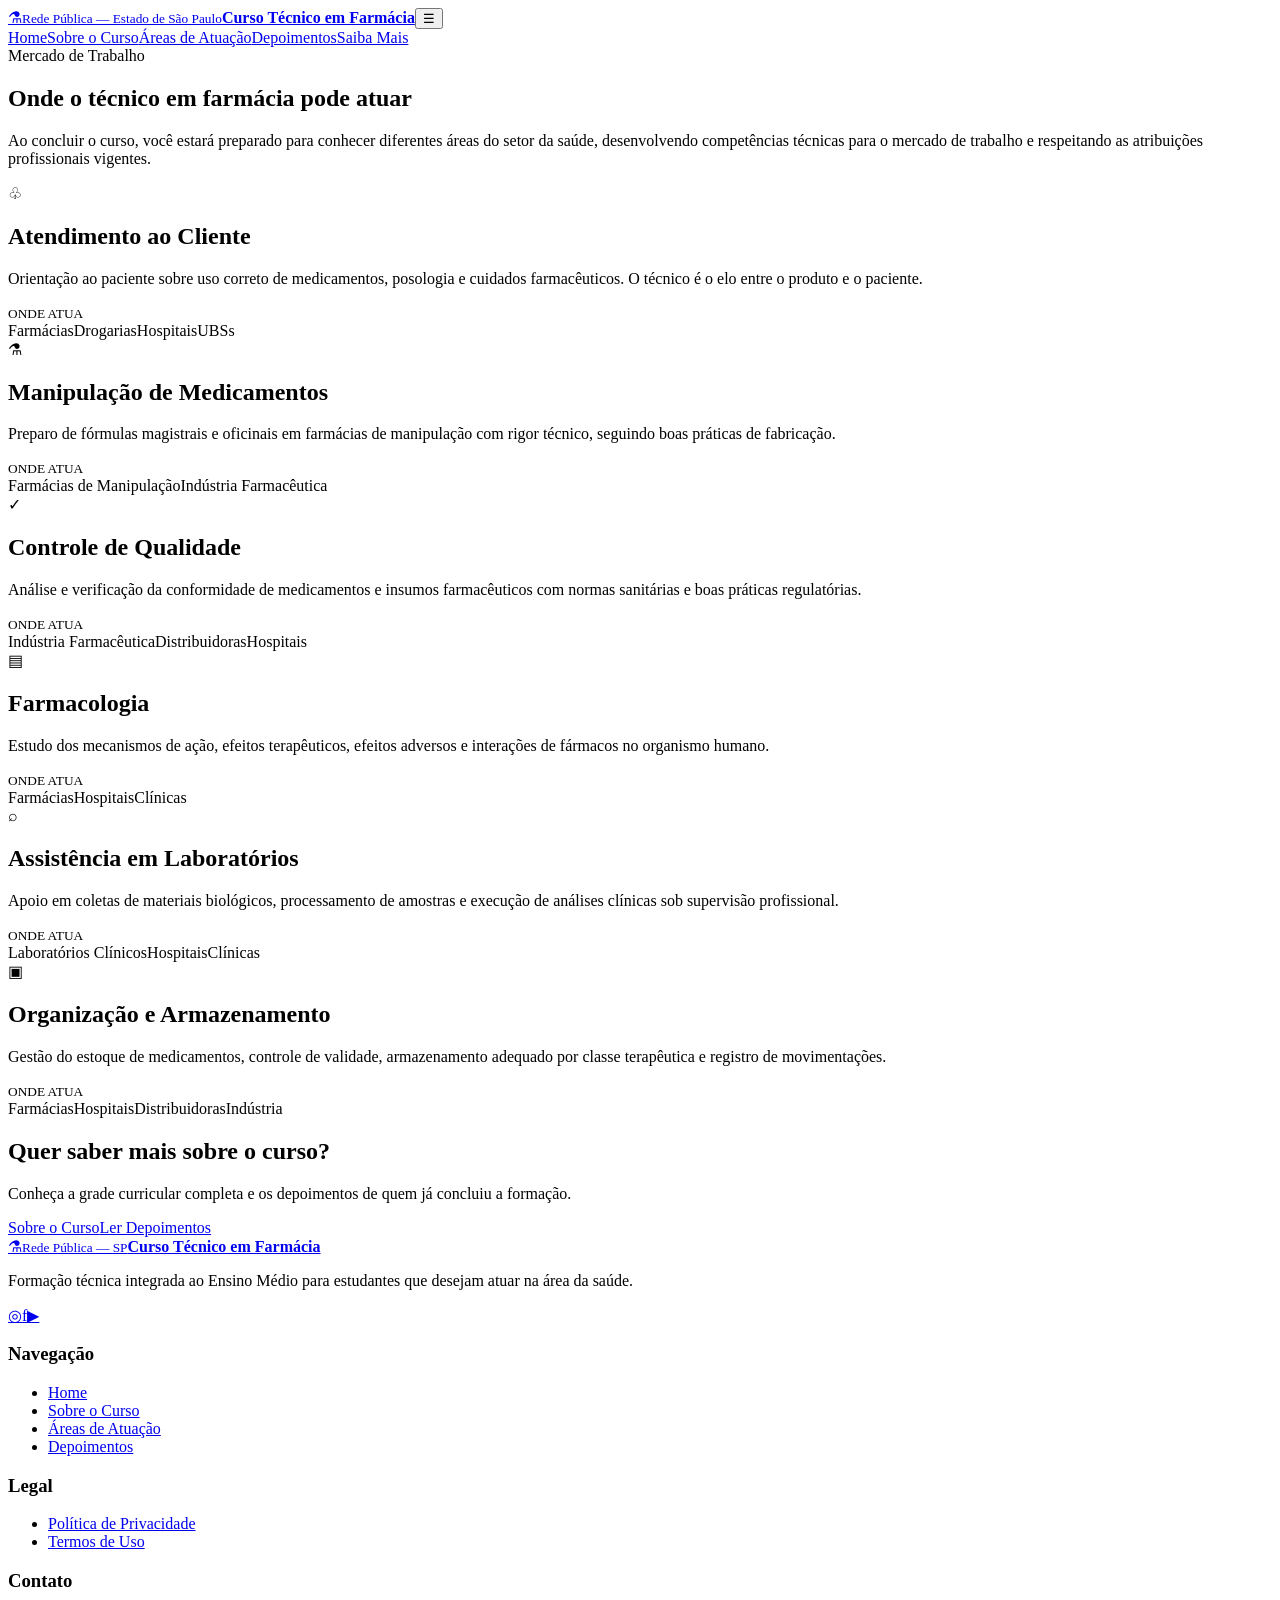
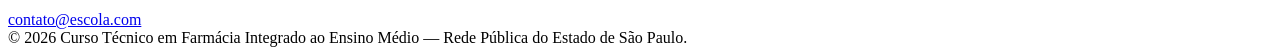
==== areas.html @ daa15d96 "Add files via upload" ====
<!doctype html><html lang="pt-BR"><head><meta charset="utf-8"><meta name="viewport" content="width=device-width, initial-scale=1"><meta name="theme-color" content="#0b8f6a"><meta name="description" content="Conheça o Curso Técnico em Farmácia integrado ao Ensino Médio da Rede Pública do Estado de São Paulo."><title>Áreas de Atuação | Curso Técnico em Farmácia</title><link rel="preconnect" href="https://fonts.googleapis.com"><link rel="preconnect" href="https://fonts.gstatic.com" crossorigin><link href="https://fonts.googleapis.com/css2?family=Poppins:wght@300;400;500;600;700;800&display=swap" rel="stylesheet"><link rel="stylesheet" href="css/style.css"><script src="js/script.js" defer></script></head><body><header class="site-header" id="siteHeader"><div class="nav-wrap"><a class="brand" href="index.html"><span class="brand-icon">⚗</span><span><small>Rede Pública — Estado de São Paulo</small><strong>Curso Técnico em Farmácia</strong></span></a><button class="menu-toggle" id="menuToggle" aria-label="Abrir menu" aria-expanded="false">☰</button><nav class="main-nav" id="mainNav"><a href="index.html" data-page="home">Home</a><a href="sobre.html" data-page="sobre">Sobre o Curso</a><a href="areas.html" data-page="areas">Áreas de Atuação</a><a href="depoimentos.html" data-page="depoimentos">Depoimentos</a><a class="nav-cta" href="sobre.html">Saiba Mais</a></nav></div></header><main><section class="page-hero"><div class="container"><span class="eyebrow">Mercado de Trabalho</span><h1>Onde o técnico em farmácia <span class="green">pode atuar</span></h1><p>Ao concluir o curso, você estará preparado para conhecer diferentes áreas do setor da saúde, desenvolvendo competências técnicas para o mercado de trabalho e respeitando as atribuições profissionais vigentes.</p></div></section><section class="section"><div class="container area-grid"><article class="area-card"><div class="area-icon">♧</div><h2>Atendimento ao Cliente</h2><p>Orientação ao paciente sobre uso correto de medicamentos, posologia e cuidados farmacêuticos. O técnico é o elo entre o produto e o paciente.</p><small>ONDE ATUA</small><div class="tags"><span>Farmácias</span><span>Drogarias</span><span>Hospitais</span><span>UBSs</span></div></article><article class="area-card"><div class="area-icon">⚗</div><h2>Manipulação de Medicamentos</h2><p>Preparo de fórmulas magistrais e oficinais em farmácias de manipulação com rigor técnico, seguindo boas práticas de fabricação.</p><small>ONDE ATUA</small><div class="tags"><span>Farmácias de Manipulação</span><span>Indústria Farmacêutica</span></div></article><article class="area-card"><div class="area-icon">✓</div><h2>Controle de Qualidade</h2><p>Análise e verificação da conformidade de medicamentos e insumos farmacêuticos com normas sanitárias e boas práticas regulatórias.</p><small>ONDE ATUA</small><div class="tags"><span>Indústria Farmacêutica</span><span>Distribuidoras</span><span>Hospitais</span></div></article><article class="area-card"><div class="area-icon">▤</div><h2>Farmacologia</h2><p>Estudo dos mecanismos de ação, efeitos terapêuticos, efeitos adversos e interações de fármacos no organismo humano.</p><small>ONDE ATUA</small><div class="tags"><span>Farmácias</span><span>Hospitais</span><span>Clínicas</span></div></article><article class="area-card"><div class="area-icon">⌕</div><h2>Assistência em Laboratórios</h2><p>Apoio em coletas de materiais biológicos, processamento de amostras e execução de análises clínicas sob supervisão profissional.</p><small>ONDE ATUA</small><div class="tags"><span>Laboratórios Clínicos</span><span>Hospitais</span><span>Clínicas</span></div></article><article class="area-card"><div class="area-icon">▣</div><h2>Organização e Armazenamento</h2><p>Gestão do estoque de medicamentos, controle de validade, armazenamento adequado por classe terapêutica e registro de movimentações.</p><small>ONDE ATUA</small><div class="tags"><span>Farmácias</span><span>Hospitais</span><span>Distribuidoras</span><span>Indústria</span></div></article></div></section><section class="section soft-section"><div class="container narrow center"><h2>Quer saber mais sobre o curso?</h2><p>Conheça a grade curricular completa e os depoimentos de quem já concluiu a formação.</p><div class="button-row center-row"><a class="btn btn-primary" href="sobre.html">Sobre o Curso</a><a class="btn btn-outline-green" href="depoimentos.html">Ler Depoimentos</a></div></div></section></main><footer class="site-footer"><div class="container footer-grid"><div><a class="brand footer-brand" href="index.html"><span class="brand-icon">⚗</span><span><small>Rede Pública — SP</small><strong>Curso Técnico em Farmácia</strong></span></a><p class="footer-description">Formação técnica integrada ao Ensino Médio para estudantes que desejam atuar na área da saúde.</p><div class="socials"><a href="#" aria-label="Instagram">◎</a><a href="#" aria-label="Facebook">f</a><a href="#" aria-label="YouTube">▶</a></div></div><div><h3>Navegação</h3><ul class="footer-links"><li><a href="index.html">Home</a></li><li><a href="sobre.html">Sobre o Curso</a></li><li><a href="areas.html">Áreas de Atuação</a></li><li><a href="depoimentos.html">Depoimentos</a></li></ul></div><div><h3>Legal</h3><ul class="footer-links"><li><a href="#">Política de Privacidade</a></li><li><a href="#">Termos de Uso</a></li></ul><h3 class="contact-title">Contato</h3><a class="footer-link" href="mailto:contato@escola.com">contato@escola.com</a></div></div><div class="copyright">© 2026 Curso Técnico em Farmácia Integrado ao Ensino Médio — Rede Pública do Estado de São Paulo.</div></footer></body></html>
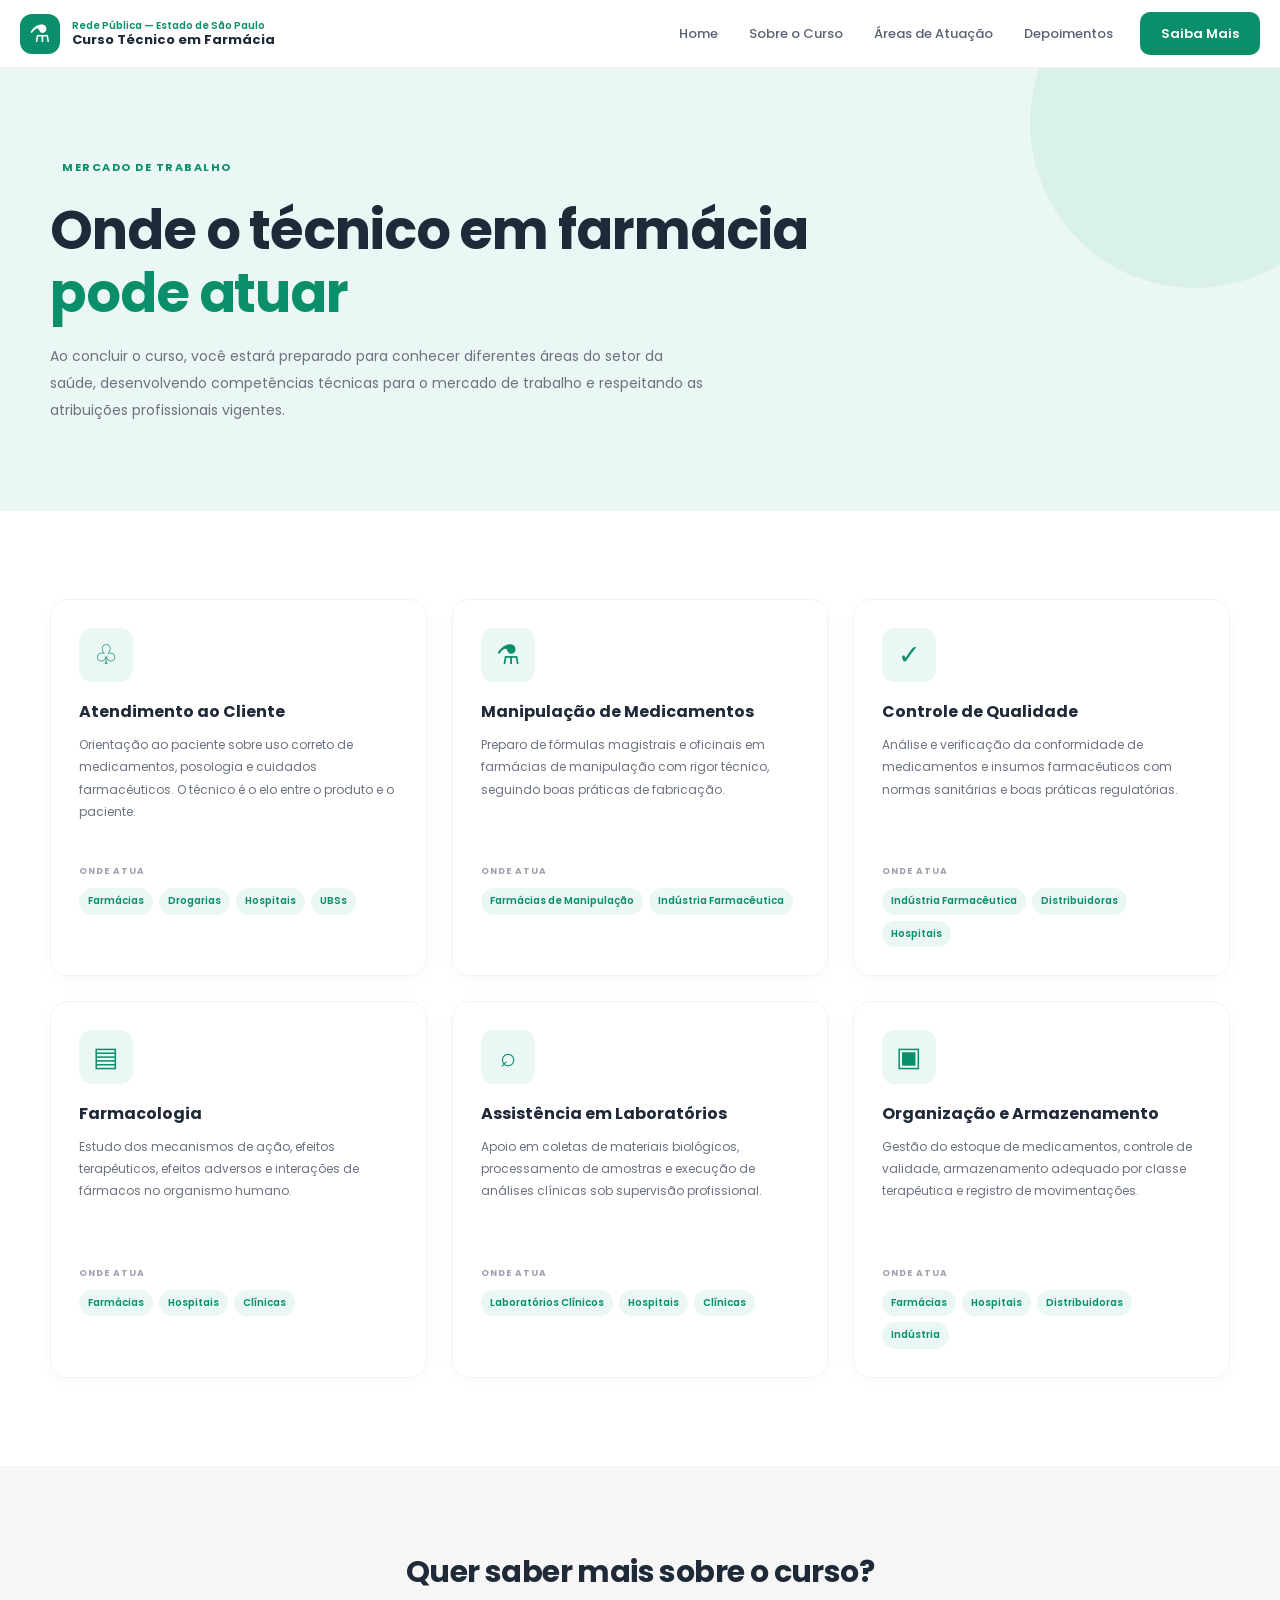
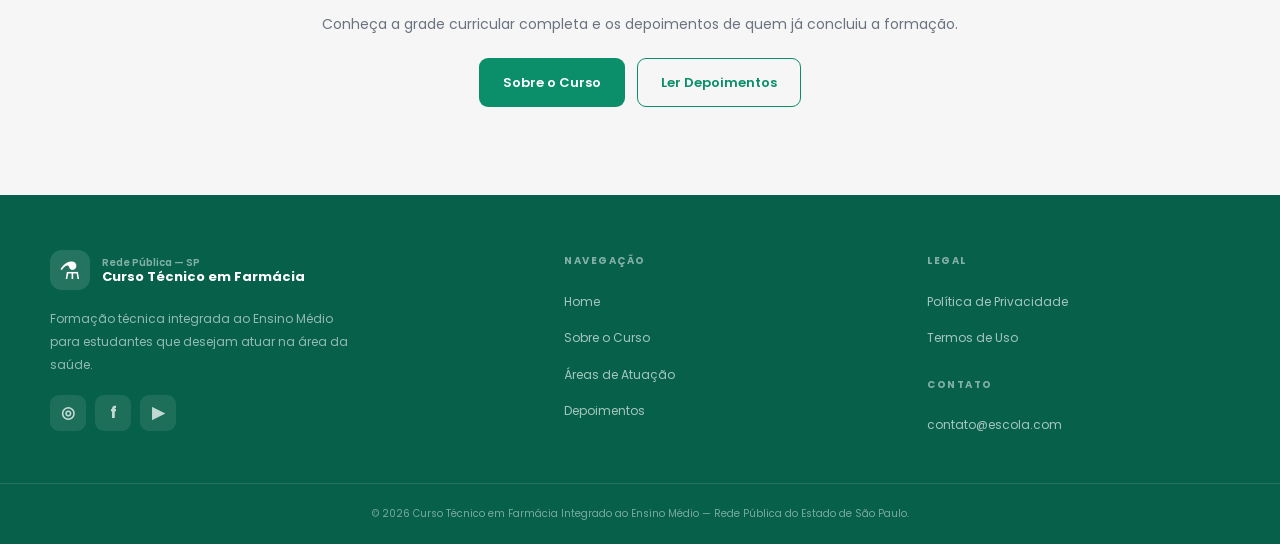
==== commit ac9e835b: "Fix HTML structure and update content" ====
--- a/areas.html
+++ b/areas.html
@@ -1 +1 @@
-<!doctype html><html lang="pt-BR"><head><meta charset="utf-8"><meta name="viewport" content="width=device-width, initial-scale=1"><meta name="theme-color" content="#0b8f6a"><meta name="description" content="Conheça o Curso Técnico em Farmácia integrado ao Ensino Médio da Rede Pública do Estado de São Paulo."><title>Áreas de Atuação | Curso Técnico em Farmácia</title><link rel="preconnect" href="https://fonts.googleapis.com"><link rel="preconnect" href="https://fonts.gstatic.com" crossorigin><link href="https://fonts.googleapis.com/css2?family=Poppins:wght@300;400;500;600;700;800&display=swap" rel="stylesheet"><link rel="stylesheet" href="css/style.css"><script src="js/script.js" defer></script></head><body><header class="site-header" id="siteHeader"><div class="nav-wrap"><a class="brand" href="index.html"><span class="brand-icon">⚗</span><span><small>Rede Pública — Estado de São Paulo</small><strong>Curso Técnico em Farmácia</strong></span></a><button class="menu-toggle" id="menuToggle" aria-label="Abrir menu" aria-expanded="false">☰</button><nav class="main-nav" id="mainNav"><a href="index.html" data-page="home">Home</a><a href="sobre.html" data-page="sobre">Sobre o Curso</a><a href="areas.html" data-page="areas">Áreas de Atuação</a><a href="depoimentos.html" data-page="depoimentos">Depoimentos</a><a class="nav-cta" href="sobre.html">Saiba Mais</a></nav></div></header><main><section class="page-hero"><div class="container"><span class="eyebrow">Mercado de Trabalho</span><h1>Onde o técnico em farmácia <span class="green">pode atuar</span></h1><p>Ao concluir o curso, você estará preparado para conhecer diferentes áreas do setor da saúde, desenvolvendo competências técnicas para o mercado de trabalho e respeitando as atribuições profissionais vigentes.</p></div></section><section class="section"><div class="container area-grid"><article class="area-card"><div class="area-icon">♧</div><h2>Atendimento ao Cliente</h2><p>Orientação ao paciente sobre uso correto de medicamentos, posologia e cuidados farmacêuticos. O técnico é o elo entre o produto e o paciente.</p><small>ONDE ATUA</small><div class="tags"><span>Farmácias</span><span>Drogarias</span><span>Hospitais</span><span>UBSs</span></div></article><article class="area-card"><div class="area-icon">⚗</div><h2>Manipulação de Medicamentos</h2><p>Preparo de fórmulas magistrais e oficinais em farmácias de manipulação com rigor técnico, seguindo boas práticas de fabricação.</p><small>ONDE ATUA</small><div class="tags"><span>Farmácias de Manipulação</span><span>Indústria Farmacêutica</span></div></article><article class="area-card"><div class="area-icon">✓</div><h2>Controle de Qualidade</h2><p>Análise e verificação da conformidade de medicamentos e insumos farmacêuticos com normas sanitárias e boas práticas regulatórias.</p><small>ONDE ATUA</small><div class="tags"><span>Indústria Farmacêutica</span><span>Distribuidoras</span><span>Hospitais</span></div></article><article class="area-card"><div class="area-icon">▤</div><h2>Farmacologia</h2><p>Estudo dos mecanismos de ação, efeitos terapêuticos, efeitos adversos e interações de fármacos no organismo humano.</p><small>ONDE ATUA</small><div class="tags"><span>Farmácias</span><span>Hospitais</span><span>Clínicas</span></div></article><article class="area-card"><div class="area-icon">⌕</div><h2>Assistência em Laboratórios</h2><p>Apoio em coletas de materiais biológicos, processamento de amostras e execução de análises clínicas sob supervisão profissional.</p><small>ONDE ATUA</small><div class="tags"><span>Laboratórios Clínicos</span><span>Hospitais</span><span>Clínicas</span></div></article><article class="area-card"><div class="area-icon">▣</div><h2>Organização e Armazenamento</h2><p>Gestão do estoque de medicamentos, controle de validade, armazenamento adequado por classe terapêutica e registro de movimentações.</p><small>ONDE ATUA</small><div class="tags"><span>Farmácias</span><span>Hospitais</span><span>Distribuidoras</span><span>Indústria</span></div></article></div></section><section class="section soft-section"><div class="container narrow center"><h2>Quer saber mais sobre o curso?</h2><p>Conheça a grade curricular completa e os depoimentos de quem já concluiu a formação.</p><div class="button-row center-row"><a class="btn btn-primary" href="sobre.html">Sobre o Curso</a><a class="btn btn-outline-green" href="depoimentos.html">Ler Depoimentos</a></div></div></section></main><footer class="site-footer"><div class="container footer-grid"><div><a class="brand footer-brand" href="index.html"><span class="brand-icon">⚗</span><span><small>Rede Pública — SP</small><strong>Curso Técnico em Farmácia</strong></span></a><p class="footer-description">Formação técnica integrada ao Ensino Médio para estudantes que desejam atuar na área da saúde.</p><div class="socials"><a href="#" aria-label="Instagram">◎</a><a href="#" aria-label="Facebook">f</a><a href="#" aria-label="YouTube">▶</a></div></div><div><h3>Navegação</h3><ul class="footer-links"><li><a href="index.html">Home</a></li><li><a href="sobre.html">Sobre o Curso</a></li><li><a href="areas.html">Áreas de Atuação</a></li><li><a href="depoimentos.html">Depoimentos</a></li></ul></div><div><h3>Legal</h3><ul class="footer-links"><li><a href="#">Política de Privacidade</a></li><li><a href="#">Termos de Uso</a></li></ul><h3 class="contact-title">Contato</h3><a class="footer-link" href="mailto:contato@escola.com">contato@escola.com</a></div></div><div class="copyright">© 2026 Curso Técnico em Farmácia Integrado ao Ensino Médio — Rede Pública do Estado de São Paulo.</div></footer></body></html>+<!doctype html><html lang="pt-BR"><head><meta charset="utf-8"><meta name="viewport" content="width=device-width, initial-scale=1"><meta name="theme-color" content="#0b8f6a"><meta name="description" content="Conheça o Curso Técnico em Farmácia integrado ao Ensino Médio da Rede Pública do Estado de São Paulo."><title>Áreas de Atuação | Curso Técnico em Farmácia</title><link rel="preconnect" href="https://fonts.googleapis.com"><link rel="preconnect" href="https://fonts.gstatic.com" crossorigin><link href="https://fonts.googleapis.com/css2?family=Poppins:wght@300;400;500;600;700;800&display=swap" rel="stylesheet"><link rel="stylesheet" href="style.css"><script src="js/script.js" defer></script></head><body><header class="site-header" id="siteHeader"><div class="nav-wrap"><a class="brand" href="index.html"><span class="brand-icon">⚗</span><span><small>Rede Pública — Estado de São Paulo</small><strong>Curso Técnico em Farmácia</strong></span></a><button class="menu-toggle" id="menuToggle" aria-label="Abrir menu" aria-expanded="false">☰</button><nav class="main-nav" id="mainNav"><a href="index.html" data-page="home">Home</a><a href="sobre.html" data-page="sobre">Sobre o Curso</a><a href="areas.html" data-page="areas">Áreas de Atuação</a><a href="depoimentos.html" data-page="depoimentos">Depoimentos</a><a class="nav-cta" href="sobre.html">Saiba Mais</a></nav></div></header><main><section class="page-hero"><div class="container"><span class="eyebrow">Mercado de Trabalho</span><h1>Onde o técnico em farmácia <span class="green">pode atuar</span></h1><p>Ao concluir o curso, você estará preparado para conhecer diferentes áreas do setor da saúde, desenvolvendo competências técnicas para o mercado de trabalho e respeitando as atribuições profissionais vigentes.</p></div></section><section class="section"><div class="container area-grid"><article class="area-card"><div class="area-icon">♧</div><h2>Atendimento ao Cliente</h2><p>Orientação ao paciente sobre uso correto de medicamentos, posologia e cuidados farmacêuticos. O técnico é o elo entre o produto e o paciente.</p><small>ONDE ATUA</small><div class="tags"><span>Farmácias</span><span>Drogarias</span><span>Hospitais</span><span>UBSs</span></div></article><article class="area-card"><div class="area-icon">⚗</div><h2>Manipulação de Medicamentos</h2><p>Preparo de fórmulas magistrais e oficinais em farmácias de manipulação com rigor técnico, seguindo boas práticas de fabricação.</p><small>ONDE ATUA</small><div class="tags"><span>Farmácias de Manipulação</span><span>Indústria Farmacêutica</span></div></article><article class="area-card"><div class="area-icon">✓</div><h2>Controle de Qualidade</h2><p>Análise e verificação da conformidade de medicamentos e insumos farmacêuticos com normas sanitárias e boas práticas regulatórias.</p><small>ONDE ATUA</small><div class="tags"><span>Indústria Farmacêutica</span><span>Distribuidoras</span><span>Hospitais</span></div></article><article class="area-card"><div class="area-icon">▤</div><h2>Farmacologia</h2><p>Estudo dos mecanismos de ação, efeitos terapêuticos, efeitos adversos e interações de fármacos no organismo humano.</p><small>ONDE ATUA</small><div class="tags"><span>Farmácias</span><span>Hospitais</span><span>Clínicas</span></div></article><article class="area-card"><div class="area-icon">⌕</div><h2>Assistência em Laboratórios</h2><p>Apoio em coletas de materiais biológicos, processamento de amostras e execução de análises clínicas sob supervisão profissional.</p><small>ONDE ATUA</small><div class="tags"><span>Laboratórios Clínicos</span><span>Hospitais</span><span>Clínicas</span></div></article><article class="area-card"><div class="area-icon">▣</div><h2>Organização e Armazenamento</h2><p>Gestão do estoque de medicamentos, controle de validade, armazenamento adequado por classe terapêutica e registro de movimentações.</p><small>ONDE ATUA</small><div class="tags"><span>Farmácias</span><span>Hospitais</span><span>Distribuidoras</span><span>Indústria</span></div></article></div></section><section class="section soft-section"><div class="container narrow center"><h2>Quer saber mais sobre o curso?</h2><p>Conheça a grade curricular completa e os depoimentos de quem já concluiu a formação.</p><div class="button-row center-row"><a class="btn btn-primary" href="sobre.html">Sobre o Curso</a><a class="btn btn-outline-green" href="depoimentos.html">Ler Depoimentos</a></div></div></section></main><footer class="site-footer"><div class="container footer-grid"><div><a class="brand footer-brand" href="index.html"><span class="brand-icon">⚗</span><span><small>Rede Pública — SP</small><strong>Curso Técnico em Farmácia</strong></span></a><p class="footer-description">Formação técnica integrada ao Ensino Médio para estudantes que desejam atuar na área da saúde.</p><div class="socials"><a href="#" aria-label="Instagram">◎</a><a href="#" aria-label="Facebook">f</a><a href="#" aria-label="YouTube">▶</a></div></div><div><h3>Navegação</h3><ul class="footer-links"><li><a href="index.html">Home</a></li><li><a href="sobre.html">Sobre o Curso</a></li><li><a href="areas.html">Áreas de Atuação</a></li><li><a href="depoimentos.html">Depoimentos</a></li></ul></div><div><h3>Legal</h3><ul class="footer-links"><li><a href="#">Política de Privacidade</a></li><li><a href="#">Termos de Uso</a></li></ul><h3 class="contact-title">Contato</h3><a class="footer-link" href="mailto:contato@escola.com">contato@escola.com</a></div></div><div class="copyright">© 2026 Curso Técnico em Farmácia Integrado ao Ensino Médio — Rede Pública do Estado de São Paulo.</div></footer></body></html>
--- a/style.css
+++ b/style.css
@@ -0,0 +1,5 @@
+
+:root{--green:#0b8f6a;--green-dark:#07614a;--mint:#eaf7f4;--text:#1f2937;--muted:#6b7280;--soft:#f5f7f6;--border:#e8eeeb;--shadow:0 10px 35px rgba(15,40,30,.08)}*{box-sizing:border-box}html{scroll-behavior:smooth;scroll-padding-top:78px}body{margin:0;color:var(--text);font-family:Poppins,Arial,sans-serif;line-height:1.65}a{color:inherit;text-decoration:none}button{font:inherit;cursor:pointer}.container{width:min(1180px,calc(100% - 48px));margin-inline:auto}.narrow{max-width:790px}.center{text-align:center}.green{color:var(--green)}.site-header{height:68px;position:fixed;z-index:100;inset:0 0 auto;background:rgba(255,255,255,.97);border-bottom:1px solid rgba(0,0,0,.06);transition:box-shadow .25s;backdrop-filter:blur(12px)}.site-header.scrolled{box-shadow:0 2px 20px #00000012}.nav-wrap{height:100%;width:min(1280px,calc(100% - 40px));margin:auto;display:flex;align-items:center;justify-content:space-between;gap:20px}.brand{display:flex;align-items:center;gap:12px;min-width:max-content}.brand-icon{width:40px;height:40px;border-radius:12px;background:var(--green);color:white;display:grid;place-items:center;font-size:24px}.brand small,.brand strong{display:block;line-height:1.3}.brand small{font-size:10px;color:var(--green);font-weight:600}.brand strong{font-size:13px;font-weight:700}.main-nav{display:flex;align-items:center;gap:3px}.main-nav>a{font-size:13px;font-weight:500;color:#596273;padding:9px 14px;border-radius:10px;transition:.2s}.main-nav>a:hover,.main-nav>a.active{color:var(--green);background:var(--mint)}.main-nav .nav-cta{margin-left:10px;background:var(--green);color:#fff;padding:11px 21px;font-weight:600}.main-nav .nav-cta:hover{background:var(--green-dark);color:white}.menu-toggle{display:none;background:none;border:0;font-size:26px;color:var(--text)}main{padding-top:68px}.hero{height:min(760px,calc(100vh - 0px));min-height:600px;position:relative;overflow:hidden;background:#17251f;color:white}.hero-slides,.hero-slide,.hero-overlay{position:absolute;inset:0}.hero-slide{background-position:center;background-size:cover;opacity:0;transition:opacity .7s}.hero-slide.active{opacity:1}.hero-overlay{background:linear-gradient(100deg,rgba(0,0,0,.75),rgba(0,0,0,.4) 55%,rgba(0,0,0,.15))}.hero-content{position:relative;z-index:2;height:100%;display:flex;align-items:flex-start;justify-content:center;flex-direction:column;padding-bottom:25px}.eyebrow{display:inline-block;font-size:11px;letter-spacing:1.5px;text-transform:uppercase;font-weight:700;color:var(--green);background:var(--mint);padding:6px 12px;border-radius:999px;margin-bottom:17px}.eyebrow-green{background:#0b8f6ae0;color:white}.hero h1{font-size:clamp(38px,5vw,62px);line-height:1.13;letter-spacing:-1.4px;max-width:700px;margin:0 0 20px;font-weight:700}.hero p{font-size:17px;color:#ffffffd9;max-width:560px;margin:0 0 30px}.button-row{display:flex;flex-wrap:wrap;align-items:center;gap:12px}.btn{display:inline-flex;align-items:center;justify-content:center;gap:10px;padding:13px 23px;border-radius:9px;font-size:13px;font-weight:600;border:1px solid transparent;transition:transform .2s,background .2s,opacity .2s}.btn:hover{transform:translateY(-2px)}.btn-primary{background:var(--green);color:white}.btn-primary:hover{background:var(--green-dark)}.btn-outline{border-color:#ffffff70;color:white;background:transparent}.btn-outline:hover{background:#ffffff18}.btn-white{background:white;color:var(--green)}.btn-white:hover{background:#f0fdf8}.btn-outline-green{border-color:var(--green);color:var(--green)}.hero-arrow{position:absolute;z-index:4;top:50%;transform:translateY(-50%);width:44px;height:44px;border:1px solid #ffffff55;background:#0003;color:white;border-radius:50%;font-size:31px;line-height:1}.hero-arrow:hover{background:#0007}.hero-arrow.prev{left:25px}.hero-arrow.next{right:25px}.hero-dots{position:absolute;z-index:4;bottom:34px;left:50%;transform:translateX(-50%);display:flex;gap:10px}.hero-dots button{border:0;border-radius:10px;width:8px;height:8px;padding:0;background:#ffffff80;transition:.25s}.hero-dots button.active{width:28px;background:var(--green)}.hero-progress{position:absolute;bottom:0;left:0;right:0;height:3px;background:#ffffff25;z-index:5}.hero-progress span{display:block;height:100%;width:0;background:var(--green)}.hero-progress span.run{animation:progress 6s linear}@keyframes progress{to{width:100%}}.section{padding:88px 0}.split-grid{display:grid;grid-template-columns:1fr 1fr;gap:72px;align-items:center}.section h2,.cta-banner h2{font-size:clamp(27px,3vw,38px);line-height:1.25;letter-spacing:-.6px;margin:0 0 20px}.section p{font-size:14px;color:var(--muted);line-height:1.9;margin:0 0 20px}.quick-areas{display:grid;grid-template-columns:1fr 1fr;gap:12px}.quick-areas>div{background:#f8faf9;border-radius:12px;padding:17px 14px;color:var(--green);font-weight:700;font-size:14px;display:flex;align-items:flex-start;gap:10px}.quick-areas span{font-size:12px;line-height:1.5;color:#374151;font-weight:500}.cta-banner{padding:68px 0;background:linear-gradient(135deg,var(--green),#3cb371);color:white}.cta-banner h2{font-size:clamp(26px,3vw,34px);margin-bottom:14px}.cta-banner p{color:#ffffffd4;font-size:14px;max-width:650px;margin:0 auto 28px}.center-row{justify-content:center}.page-hero{position:relative;background:var(--mint);padding:84px 0 88px;overflow:hidden}.page-hero:after{content:"";position:absolute;width:330px;height:330px;border-radius:50%;background:#0b8f6a12;right:-80px;top:-110px}.page-hero .container{position:relative;z-index:1}.page-hero h1{font-size:clamp(37px,4.8vw,54px);line-height:1.17;letter-spacing:-1.1px;max-width:760px;margin:0 0 18px}.page-hero p{max-width:660px;color:var(--muted);font-size:14px;line-height:1.9;margin:0}.stats-section{border-bottom:1px solid #edf0ee;padding:38px 0}.stats-grid{display:grid;grid-template-columns:repeat(4,1fr);gap:24px}.stats-grid>div{text-align:center;display:flex;flex-direction:column;align-items:center}.stat-icon{width:48px;height:48px;border-radius:13px;background:var(--mint);color:var(--green);display:grid;place-items:center;font-size:24px;margin-bottom:12px}.stats-grid strong{font-size:19px}.stats-grid small{font-size:11px;color:#8a929b}.about-detail{align-items:start}.about-image{position:relative;margin-bottom:15px}.about-image>img{display:block;width:100%;aspect-ratio:4/3;object-fit:cover;border-radius:18px;box-shadow:var(--shadow)}.duration-card{position:absolute;right:-14px;bottom:-15px;background:white;box-shadow:var(--shadow);border:1px solid var(--border);border-radius:13px;padding:15px;display:flex;gap:12px;align-items:center}.duration-card>b{width:45px;height:45px;border-radius:11px;background:var(--green);color:white;display:grid;place-items:center;font-size:22px}.duration-card span>*{display:block}.duration-card small{font-size:9px;color:#9ca3af}.duration-card strong{font-size:12px}.check-list{padding:0;list-style:none;margin:25px 0 30px}.check-list li{position:relative;padding-left:28px;font-size:13px;color:#4b5563;margin:13px 0}.check-list li:before{content:"✓";position:absolute;left:0;top:0;color:var(--green);font-weight:800}.curriculum-section,.soft-section{background:#f5f6f5}.section-heading{margin-bottom:42px}.section-heading h2{margin-bottom:0}.curriculum-grid{display:grid;grid-template-columns:repeat(4,1fr);gap:20px}.curriculum-card{background:white;border:1px solid #edf0ee;border-radius:17px;padding:24px;box-shadow:0 3px 12px #00000005}.curriculum-card>b{width:32px;height:32px;border-radius:9px;background:var(--green);color:white;display:grid;place-items:center;margin-bottom:17px}.curriculum-card h3{font-size:11px;letter-spacing:.5px;text-transform:uppercase;color:#7b8490;line-height:1.6;margin:0 0 16px}.curriculum-card ul{padding-left:16px;margin:0}.curriculum-card li{font-size:12px;color:#4b5563;margin:9px 0}.area-grid{display:grid;grid-template-columns:repeat(3,1fr);gap:25px}.area-card{padding:28px;border:1px solid #0000000d;border-radius:18px;box-shadow:0 3px 14px #00000007;transition:transform .25s,background .25s,color .25s,box-shadow .25s}.area-card:hover{transform:translateY(-5px);background:var(--green);color:white;box-shadow:0 20px 48px #0b8f6a40}.area-icon{width:54px;height:54px;border-radius:13px;display:grid;place-items:center;background:var(--mint);color:var(--green);font-size:27px;margin-bottom:20px}.area-card h2{font-size:16px;margin:0 0 12px;letter-spacing:0}.area-card p{font-size:12px;line-height:1.85;min-height:110px;margin:0 0 20px}.area-card small{display:block;font-size:9px;font-weight:700;letter-spacing:1px;color:#9ca3af;margin-bottom:9px}.area-card:hover p,.area-card:hover small{color:#ffffffc9}.area-card:hover .area-icon{background:#ffffff25;color:white}.tags{display:flex;flex-wrap:wrap;gap:6px}.tags span{background:var(--mint);color:var(--green);padding:5px 9px;border-radius:999px;font-size:10px;font-weight:600}.area-card:hover .tags span{background:#ffffff26;color:white}.soft-section h2{font-size:30px}.testimonial-grid{display:grid;grid-template-columns:repeat(3,1fr);gap:25px;align-items:stretch}.testimonial-card{border:1px solid #edf0ee;border-radius:17px;overflow:hidden;box-shadow:0 4px 24px #0000000d;display:flex;flex-direction:column}.card-accent{height:6px;background:var(--green)}.testimonial-body{padding:27px;display:flex;flex-direction:column;flex:1}.stars{color:#f59e0b;letter-spacing:3px;font-size:16px;margin-bottom:20px}.quote-mark{width:39px;height:39px;border-radius:50%;background:#0b8f6a33;color:white;display:grid;place-items:center;font-size:38px;line-height:1}.quote{font-size:13px!important;font-style:italic;flex:1;margin:0 0 20px!important}.testimonial-body blockquote{margin:0 0 23px;background:var(--mint);color:var(--green);border-radius:10px;padding:13px;font-size:12px;font-weight:600;line-height:1.6}.author{display:flex;align-items:center;gap:13px;border-top:1px solid #edf0ee;padding-top:18px}.avatar{width:45px;height:45px;flex-shrink:0;border-radius:50%;background:var(--green);color:white;display:grid;place-items:center;font-size:17px;font-weight:700}.author strong,.author small{display:block}.author strong{font-size:12px}.author small{font-size:10px;color:var(--green)}.site-footer{background:var(--green-dark);color:white;padding:55px 0 0}.footer-grid{display:grid;grid-template-columns:1.5fr 1fr 1fr;gap:60px;padding-bottom:45px}.footer-brand .brand-icon{background:#ffffff1f}.footer-brand small{color:#ffffff80}.footer-brand strong{color:white}.footer-description{font-size:12px;color:#ffffff91;max-width:300px;line-height:1.9;margin:18px 0}.socials{display:flex;gap:9px}.socials a{width:36px;height:36px;border-radius:9px;display:grid;place-items:center;background:#ffffff17;color:#ffffffbb;font-weight:700}.socials a:hover{background:#ffffff30;color:white}.site-footer h3{font-size:10px;letter-spacing:1.5px;text-transform:uppercase;color:#ffffff80;margin:3px 0 18px}.footer-links{padding:0;list-style:none;margin:0}.footer-links li{margin:10px 0}.footer-links a,.footer-link{font-size:12px;color:#ffffffa3}.footer-links a:hover,.footer-link:hover{color:white}.contact-title{margin-top:26px!important}.copyright{border-top:1px solid #ffffff1c;text-align:center;padding:22px 24px;color:#ffffff75;font-size:10px}.footer-link{display:inline-block}
+@media(max-width:1000px){.main-nav>a{padding:9px 9px;font-size:12px}.brand strong{font-size:12px}.split-grid{gap:40px}.curriculum-grid{grid-template-columns:repeat(2,1fr)}.area-grid,.testimonial-grid{grid-template-columns:repeat(2,1fr)}.area-card p{min-height:unset}.testimonial-card:last-child{grid-column:1/-1;max-width:calc(50% - 13px)}}
+@media(max-width:760px){.container{width:min(100% - 36px,600px)}.nav-wrap{width:calc(100% - 28px)}.menu-toggle{display:block}.main-nav{display:none;position:absolute;top:68px;left:0;right:0;background:white;box-shadow:0 14px 20px #00000010;padding:12px 18px 18px;flex-direction:column;align-items:stretch;gap:3px}.main-nav.open{display:flex}.main-nav>a{padding:12px 14px;font-size:13px}.main-nav .nav-cta{margin:7px 0 0;text-align:center}.brand{gap:8px}.brand-icon{width:36px;height:36px}.brand small{font-size:9px}.brand strong{font-size:11px}.hero{min-height:590px;height:calc(88vh - 0px)}.hero h1{font-size:clamp(37px,10vw,52px)}.hero p{font-size:15px;max-width:450px}.hero-arrow{width:36px;height:36px;font-size:27px}.hero-arrow.prev{left:10px}.hero-arrow.next{right:10px}.hero-content{padding-inline:14px}.section{padding:65px 0}.split-grid{grid-template-columns:1fr;gap:36px}.quick-areas{gap:9px}.quick-areas>div{padding:13px 10px}.page-hero{padding:65px 0}.page-hero h1{font-size:clamp(35px,9vw,46px)}.stats-grid{grid-template-columns:repeat(2,1fr);row-gap:30px}.about-detail{gap:42px}.duration-card{right:0}.curriculum-grid{gap:12px}.curriculum-card{padding:17px}.area-grid,.testimonial-grid{grid-template-columns:1fr}.testimonial-card:last-child{grid-column:auto;max-width:none}.area-card{padding:24px}.area-card p{min-height:unset}.footer-grid{grid-template-columns:1fr 1fr;gap:35px}.footer-grid>div:first-child{grid-column:1/-1}.cta-banner{padding:55px 0}.section h2{font-size:29px}}
+@media(max-width:420px){.brand small{font-size:8px}.brand strong{font-size:10px}.quick-areas{grid-template-columns:1fr}.curriculum-grid{grid-template-columns:1fr}.footer-grid{grid-template-columns:1fr;gap:30px}.footer-grid>div:first-child{grid-column:auto}.btn{padding:12px 16px;font-size:12px}.hero-arrow{top:auto;bottom:75px}.hero-dots{bottom:32px}}
